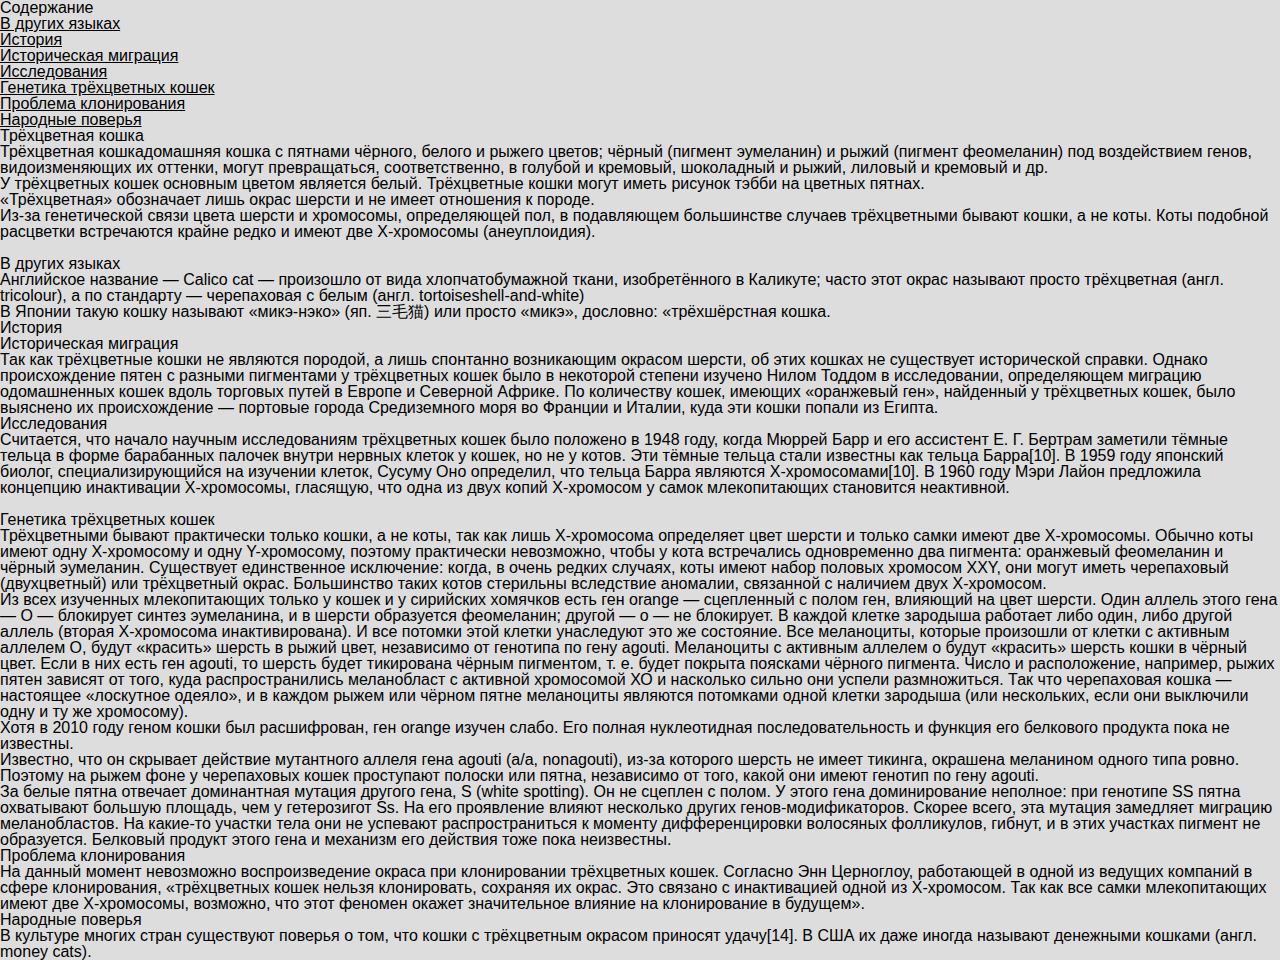
==== cats.html @ 895f006c "Add files via upload" ====
<!DOCTYPE html>
<html lang="en" dir="ltr">
  <head>
    <meta charset="utf-8">
    <title>Трёхцветная кошка</title>
    <link rel="stylesheet" href="stylesheets/style.css">
  </head>
  <body>
    <ul>
        <li>Содержание</li>
        <li><a href="#s1">В других языках</a></li>
        <li><a href="#s2">История</a></li>
          <ul>
            <li><a href="#s2s1">Историческая миграция</a></li>
            <li><a href="#s2s2">Исследования</a></li>
          </ul>
        <li><a href="#s3">Генетика трёхцветных кошек</a></li>
          <ul>
            <li><a href="#s3s1">Проблема клонирования</a></li>
          </ul>
        <li><a href="#s4">Народные поверья</a></li>
    </ul>
      <h1>Трёхцветная кошка</h1>
      <p><strong>Трёхцветная кошка</strong>домашняя кошка с пятнами чёрного, белого и рыжего цветов; чёрный (пигмент эумеланин) и рыжий (пигмент феомеланин) под воздействием генов, видоизменяющих их оттенки, могут превращаться, соответственно, в голубой и кремовый, шоколадный и рыжий, лиловый и кремовый и др.</p>
      <p>У трёхцветных кошек основным цветом является белый. Трёхцветные кошки могут иметь рисунок тэбби на цветных пятнах.</p>
      <p>«Трёхцветная» обозначает лишь окрас шерсти и не имеет отношения к породе.</p>
      <p>Из-за генетической связи цвета шерсти и хромосомы, определяющей пол, в подавляющем большинстве случаев трёхцветными бывают кошки, а не коты. Коты подобной расцветки встречаются крайне редко и имеют две X-хромосомы (анеуплоидия).</p>
      <img src="images/cat1.jpg" alt="">

      <h2 id="s1">В других языках</h2>
      <p>Английское название — Calico cat — произошло от вида хлопчатобумажной ткани, изобретённого в Каликуте; часто этот окрас называют просто трёхцветная (англ. tricolour), а по стандарту — черепаховая с белым (англ. tortoiseshell-and-white)</p>
      <p>В Японии такую кошку называют «микэ-нэко» (яп. 三毛猫) или просто «микэ», дословно: «трёхшёрстная кошка.</p>

      <h2 id="s2">История</h2>
      <h3 id="s2s1">Историческая миграция</h3>
      <p>Так как трёхцветные кошки не являются породой, а лишь спонтанно возникающим окрасом шерсти, об этих кошках не существует исторической справки. Однако происхождение пятен с разными пигментами у трёхцветных кошек было в некоторой степени изучено Нилом Тоддом в исследовании, определяющем миграцию одомашненных кошек вдоль торговых путей в Европе и Северной Африке. По количеству кошек, имеющих «оранжевый ген», найденный у трёхцветных кошек, было выяснено их происхождение — портовые города Средиземного моря во Франции и Италии, куда эти кошки попали из Египта.</p>

      <h3 id="s2s2">Исследования</h3>
      <p>Считается, что начало научным исследованиям трёхцветных кошек было положено в 1948 году, когда Мюррей Барр и его ассистент Е. Г. Бертрам заметили тёмные тельца в форме барабанных палочек внутри нервных клеток у кошек, но не у котов. Эти тёмные тельца стали известны как тельца Барра[10]. В 1959 году японский биолог, специализирующийся на изучении клеток, Сусуму Оно определил, что тельца Барра являются X-хромосомами[10]. В 1960 году Мэри Лайон предложила концепцию инактивации Х-хромосомы, гласящую, что одна из двух копий Х-хромосом у самок млекопитающих становится неактивной.</p>
      <img src="images/cat2.jpg" alt="">

      <h2 id="s3">Генетика трёхцветных кошек</h2>
      <p>Трёхцветными бывают практически только кошки, а не коты, так как лишь X-хромосома определяет цвет шерсти и только самки имеют две X-хромосомы. Обычно коты имеют одну X-хромосому и одну Y-хромосому, поэтому практически невозможно, чтобы у кота встречались одновременно два пигмента: оранжевый феомеланин и чёрный эумеланин. Существует единственное исключение: когда, в очень редких случаях, коты имеют набор половых хромосом XXY, они могут иметь черепаховый (двухцветный) или трёхцветный окрас. Большинство таких котов стерильны вследствие аномалии, связанной с наличием двух X-хромосом.</p>
      <p>Из всех изученных млекопитающих только у кошек и у сирийских хомячков есть ген <strong>orange</strong> — сцепленный с полом ген, влияющий на цвет шерсти. Один аллель этого гена — О — блокирует синтез эумеланина, и в шерсти образуется феомеланин; другой — о — не блокирует. В каждой клетке зародыша работает либо один, либо другой аллель (вторая Х-хромосома инактивирована). И все потомки этой клетки унаследуют это же состояние. Все меланоциты, которые произошли от клетки с активным аллелем О, будут «красить» шерсть в рыжий цвет, независимо от генотипа по гену agouti. Меланоциты с активным аллелем о будут «красить» шерсть кошки в чёрный цвет. Если в них есть ген agouti, то шерсть будет тикирована чёрным пигментом, т. е. будет покрыта поясками чёрного пигмента. Число и расположение, например, рыжих пятен зависят от того, куда распространились меланобласт с активной хромосомой ХО и насколько сильно они успели размножиться. Так что черепаховая кошка — настоящее «лоскутное одеяло», и в каждом рыжем или чёрном пятне меланоциты являются потомками одной клетки зародыша (или нескольких, если они выключили одну и ту же хромосому).</p>
      <p>Хотя в 2010 году геном кошки был расшифрован, ген <strong>orange</strong> изучен слабо. Его полная нуклеотидная последовательность и функция его белкового продукта пока не известны.</p>
      <p>Известно, что он скрывает действие мутантного аллеля гена agouti (а/a, nonagouti), из-за которого шерсть не имеет тикинга, окрашена меланином одного типа ровно. Поэтому на рыжем фоне у черепаховых кошек проступают полоски или пятна, независимо от того, какой они имеют генотип по гену agouti.</p>
      <p>За белые пятна отвечает доминантная мутация другого гена, S (white spotting). Он не сцеплен с полом. У этого гена доминирование неполное: при генотипе SS пятна охватывают большую площадь, чем у гетерозигот Ss. На его проявление влияют несколько других генов-модификаторов. Скорее всего, эта мутация замедляет миграцию меланобластов. На какие-то участки тела они не успевают распространиться к моменту дифференцировки волосяных фолликулов, гибнут, и в этих участках пигмент не образуется. Белковый продукт этого гена и механизм его действия тоже пока неизвестны.</p>

      <h3 id="s3s1">Проблема клонирования</h3>
      <p>На данный момент невозможно воспроизведение окраса при клонировании трёхцветных кошек. Согласно Энн Церноглоу, работающей в одной из ведущих компаний в сфере клонирования, «трёхцветных кошек нельзя клонировать, сохраняя их окрас. Это связано с инактивацией одной из X-хромосом. Так как все самки млекопитающих имеют две X-хромосомы, возможно, что этот феномен окажет значительное влияние на клонирование в будущем».</p>

      <h2 id="s4">Народные поверья</h2>
      В культуре многих стран существуют поверья о том, что кошки с трёхцветным окрасом приносят удачу[14]. В США их даже иногда называют денежными кошками (англ. money cats).

  </body>
</html>
---- stylesheets/style.css ----
@import 'reset.css';
@import url('https://fonts.googleapis.com/css2?family=IBM+Plex+Sans:wgth@600&display=swap');
@import url('https://fonts.googleapis.com/css2?family=PT+Sans+Caption&display=swap');
@import 'layout.css';
@import "content.css";
@import 'sidebar.css';
@import 'index.css';
@import 'responsive.css';
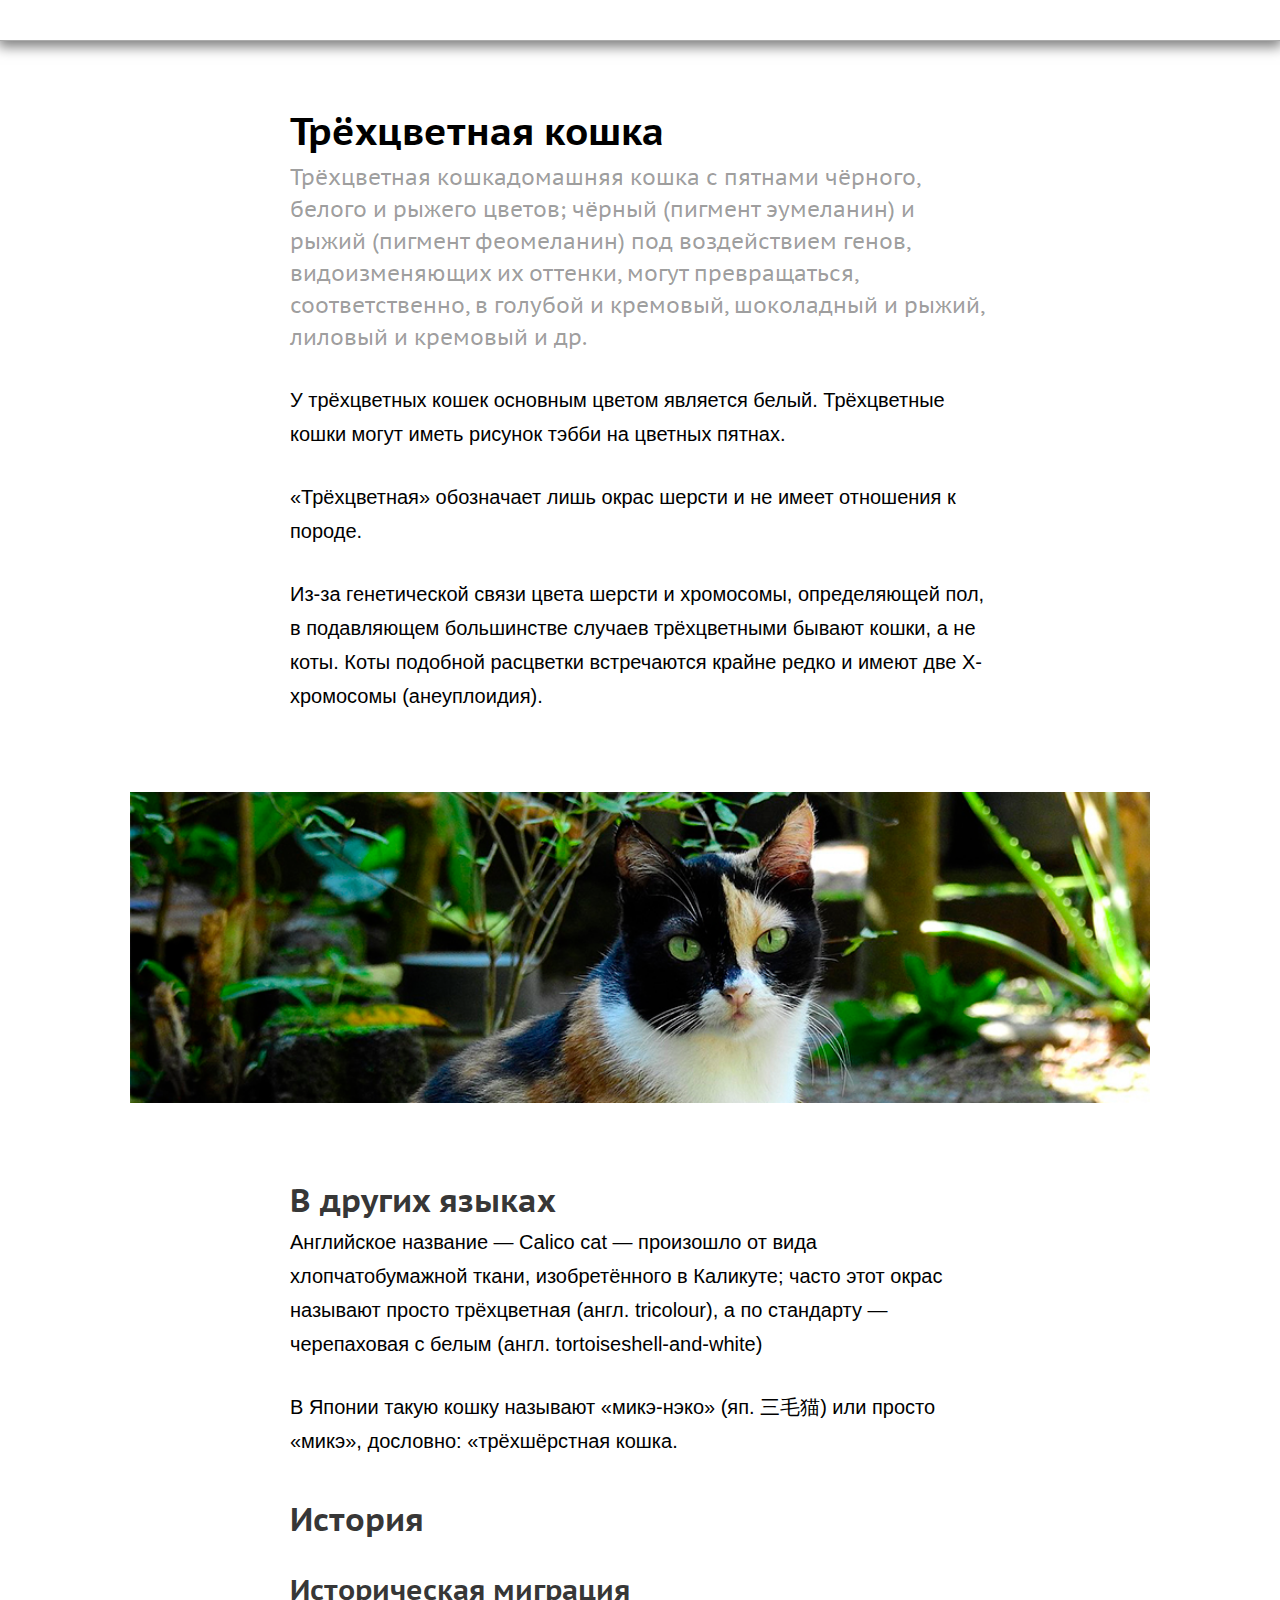
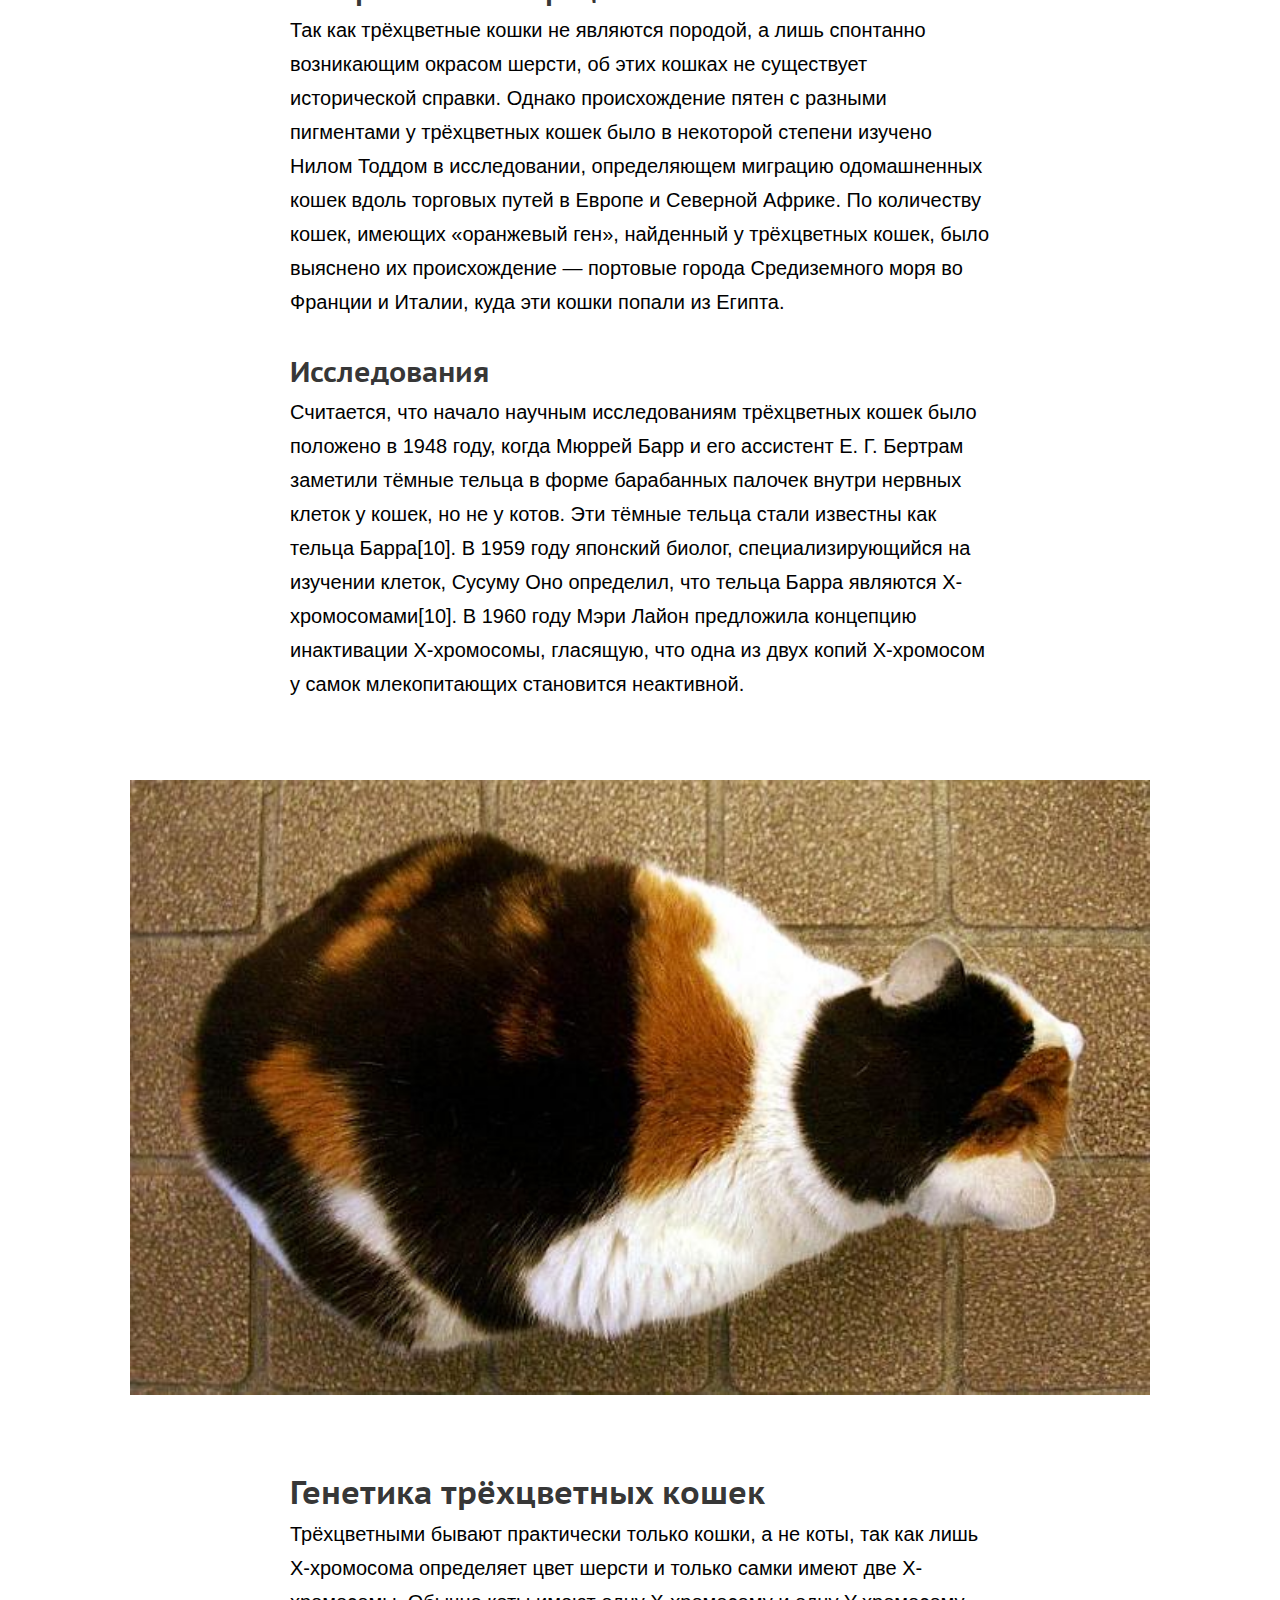
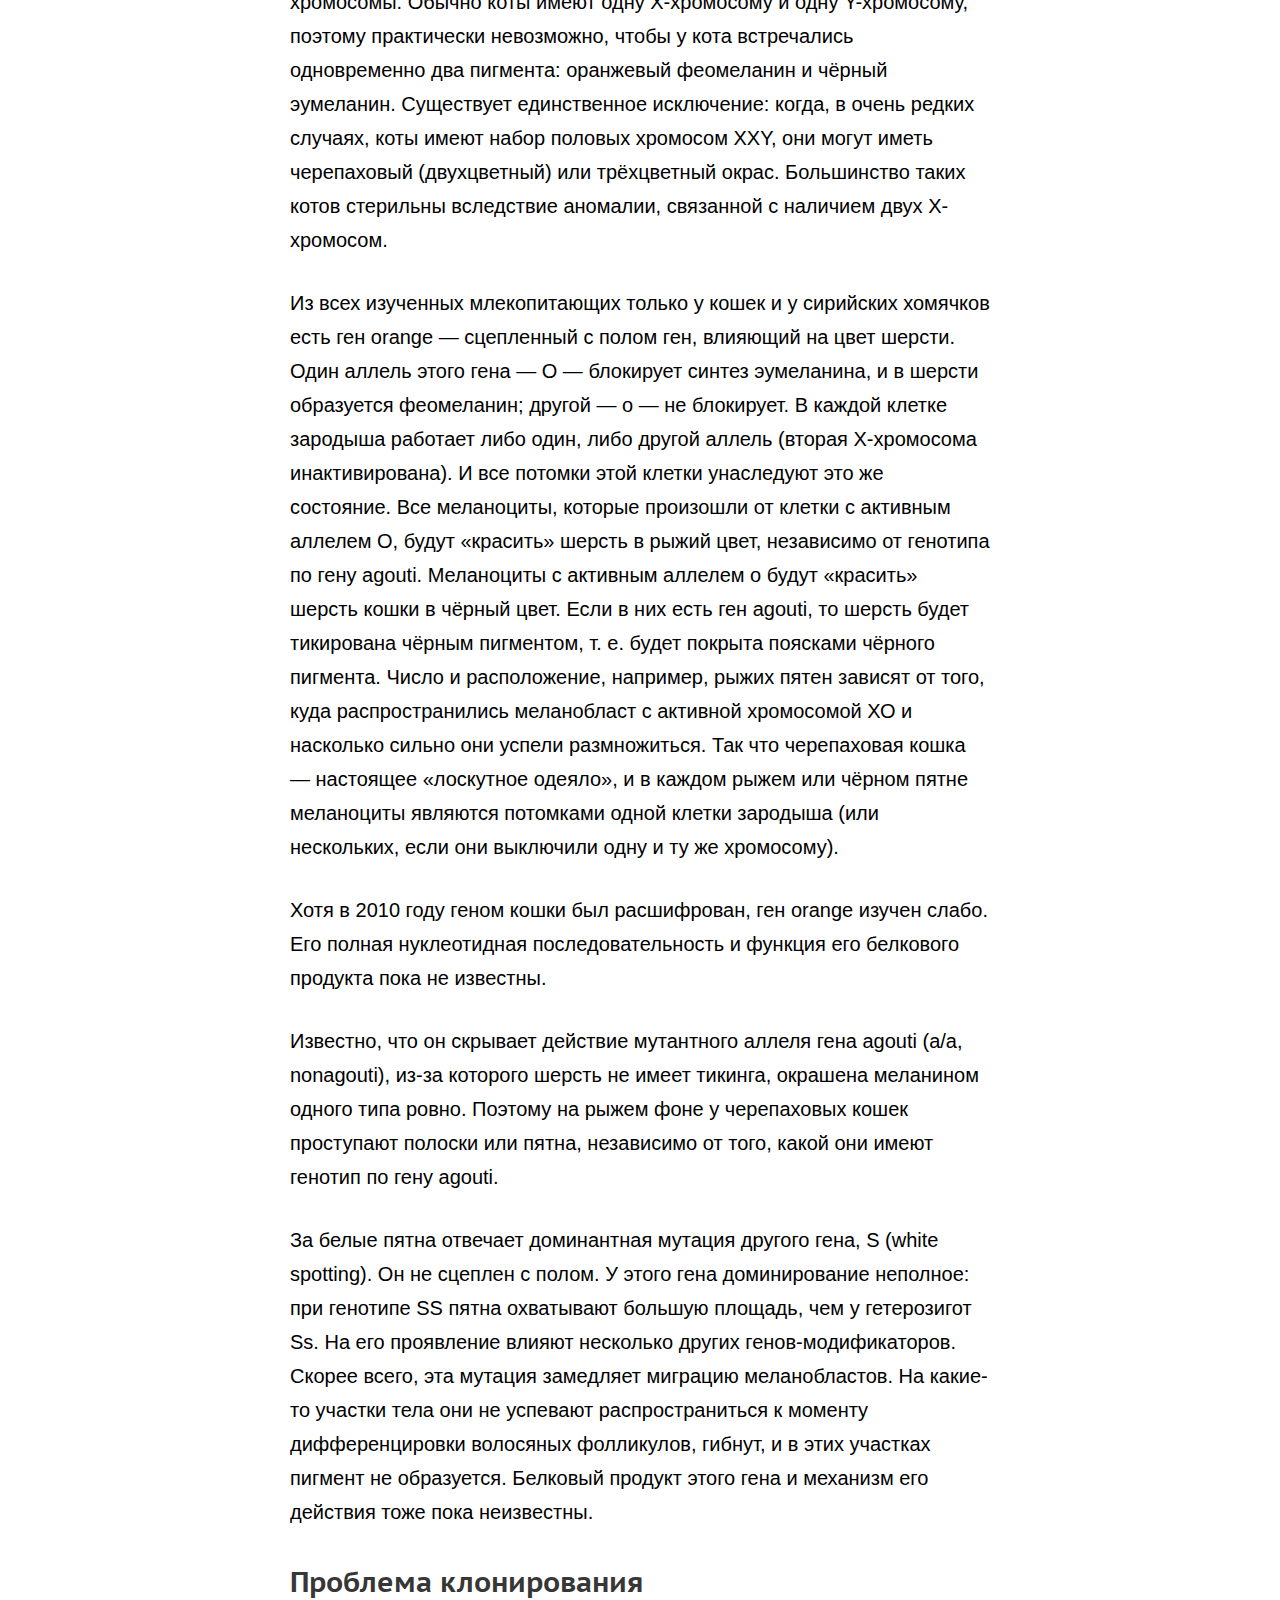
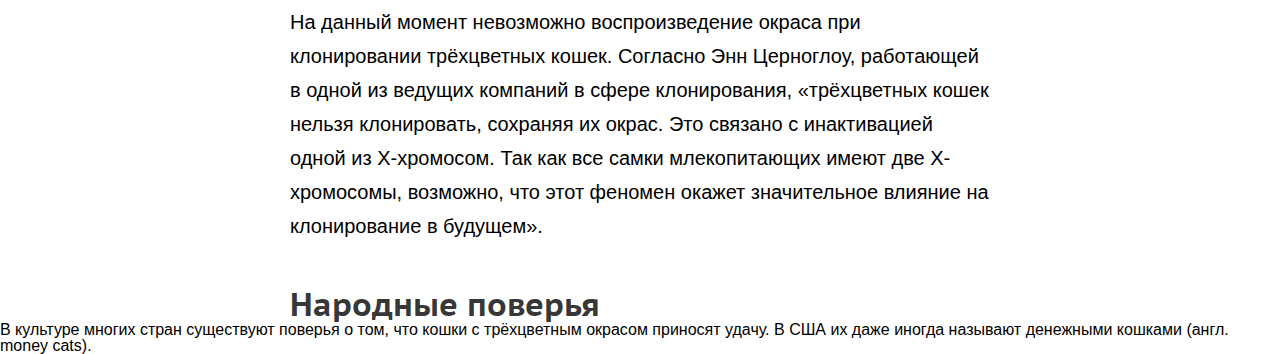
==== commit a370338e: "Add files via upload" ====
--- a/cats.html
+++ b/cats.html
@@ -2,11 +2,22 @@
 <html lang="en" dir="ltr">
   <head>
     <meta charset="utf-8">
+    <link rel="stylesheet" href="stylesheets/style.css">
+    <link rel="shortcut icon" href="images/favicon1.png">
     <title>Трёхцветная кошка</title>
-    <link rel="stylesheet" href="stylesheets/style.css">
   </head>
   <body>
-    <ul>
+    <style media="screen">
+    body {
+      background: white;
+      scroll-behavior: smooth;
+    }
+    </style>
+      <div class="menubar">
+      <!-- <a href="about.html">О проекте</a> -->
+      </div>
+    <nav class="sidebar">
+      <ul>
         <li>Содержание</li>
         <li><a href="#s1">В других языках</a></li>
         <li><a href="#s2">История</a></li>
@@ -19,7 +30,9 @@
             <li><a href="#s3s1">Проблема клонирования</a></li>
           </ul>
         <li><a href="#s4">Народные поверья</a></li>
+      </nav>
     </ul>
+     <article>
       <h1>Трёхцветная кошка</h1>
       <p><strong>Трёхцветная кошка</strong>домашняя кошка с пятнами чёрного, белого и рыжего цветов; чёрный (пигмент эумеланин) и рыжий (пигмент феомеланин) под воздействием генов, видоизменяющих их оттенки, могут превращаться, соответственно, в голубой и кремовый, шоколадный и рыжий, лиловый и кремовый и др.</p>
       <p>У трёхцветных кошек основным цветом является белый. Трёхцветные кошки могут иметь рисунок тэбби на цветных пятнах.</p>
@@ -50,7 +63,7 @@
       <p>На данный момент невозможно воспроизведение окраса при клонировании трёхцветных кошек. Согласно Энн Церноглоу, работающей в одной из ведущих компаний в сфере клонирования, «трёхцветных кошек нельзя клонировать, сохраняя их окрас. Это связано с инактивацией одной из X-хромосом. Так как все самки млекопитающих имеют две X-хромосомы, возможно, что этот феномен окажет значительное влияние на клонирование в будущем».</p>
 
       <h2 id="s4">Народные поверья</h2>
-      В культуре многих стран существуют поверья о том, что кошки с трёхцветным окрасом приносят удачу[14]. В США их даже иногда называют денежными кошками (англ. money cats).
-
+      В культуре многих стран существуют поверья о том, что кошки с трёхцветным окрасом приносят удачу. В США их даже иногда называют денежными кошками (англ. money cats).
+      </article>
   </body>
 </html>
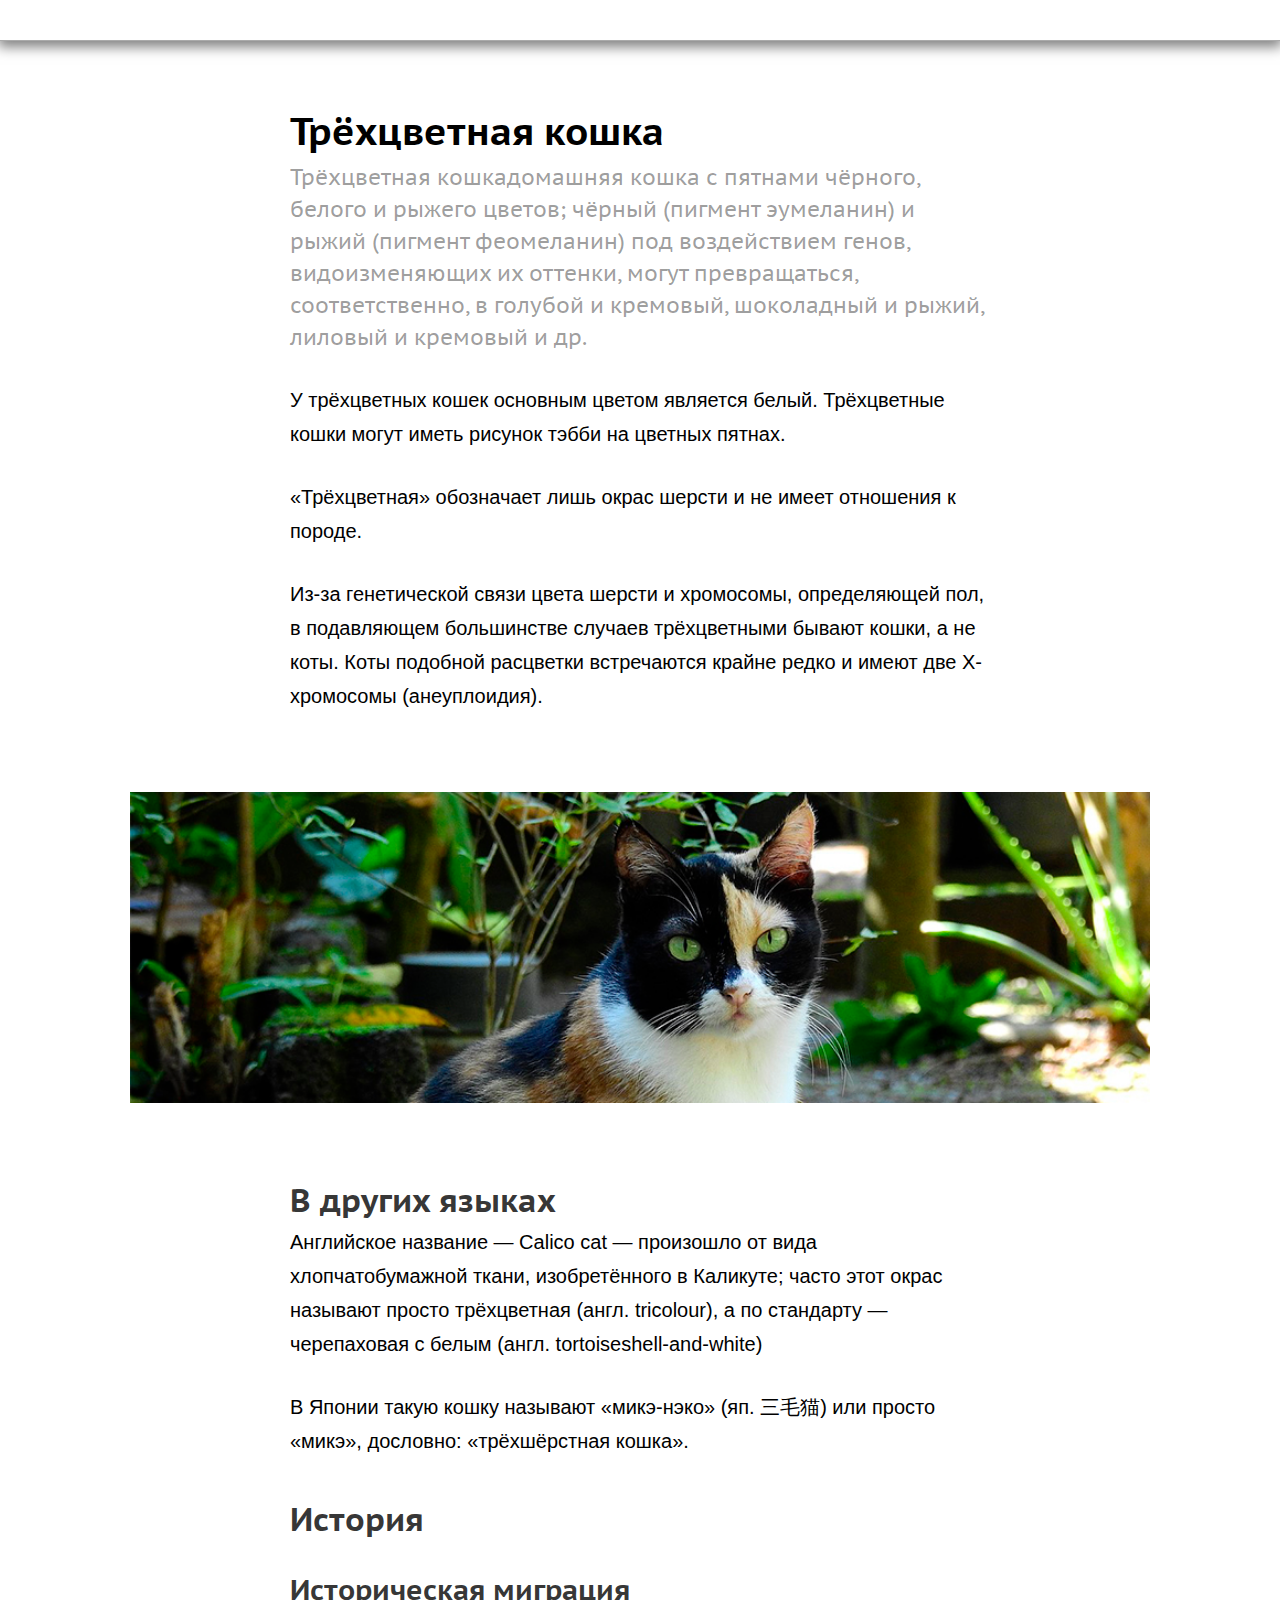
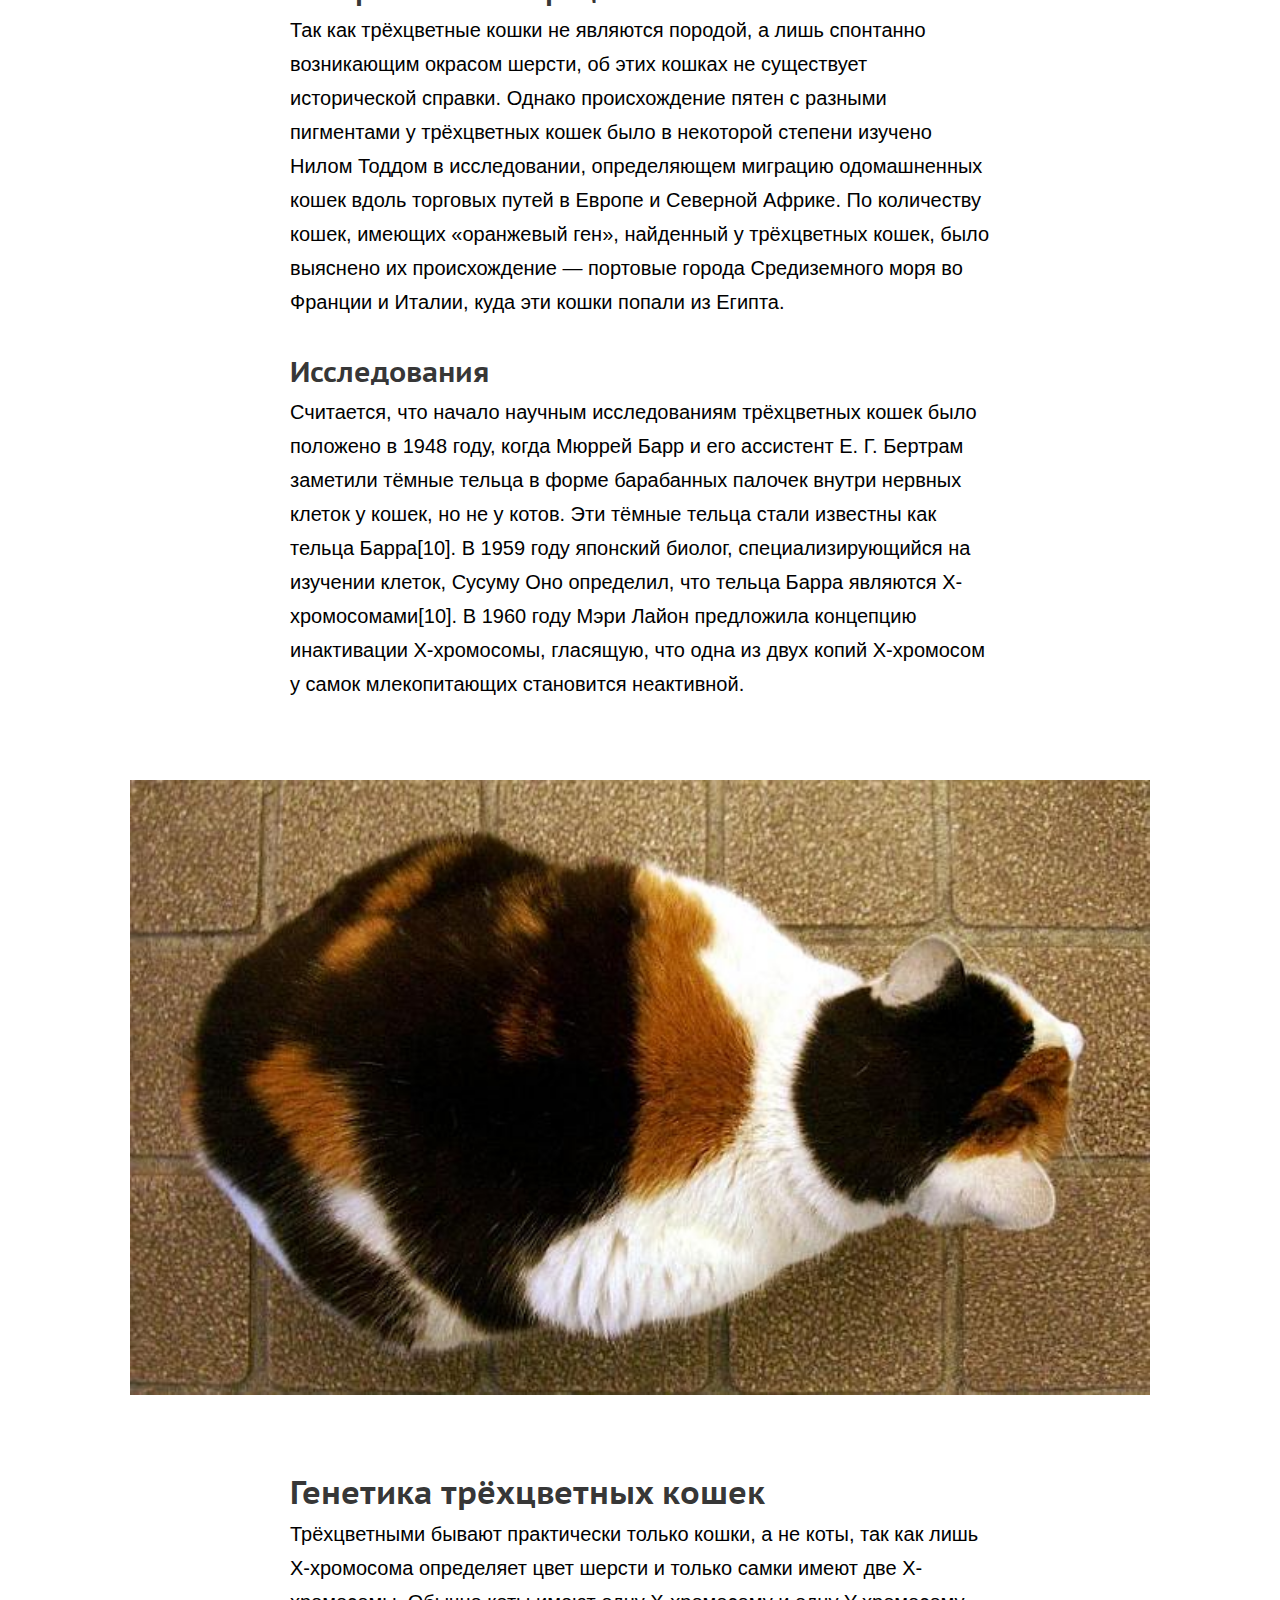
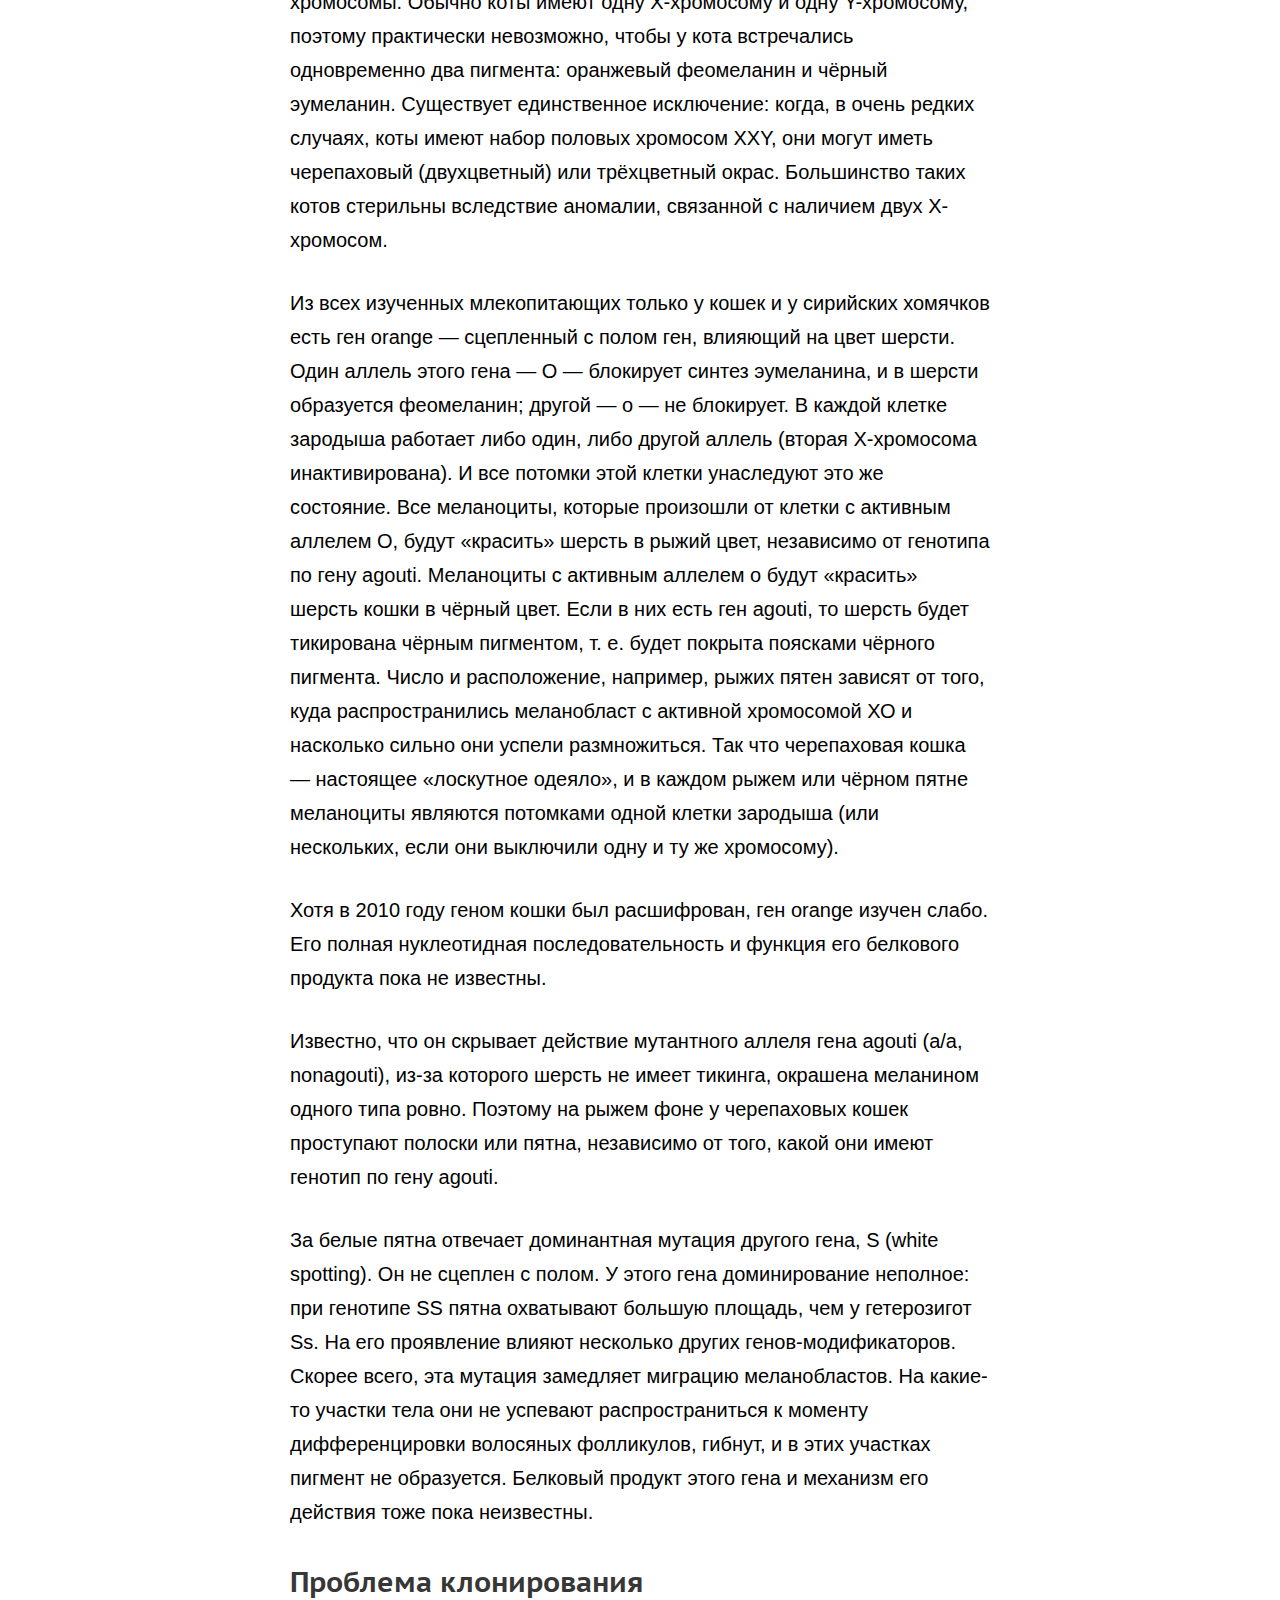
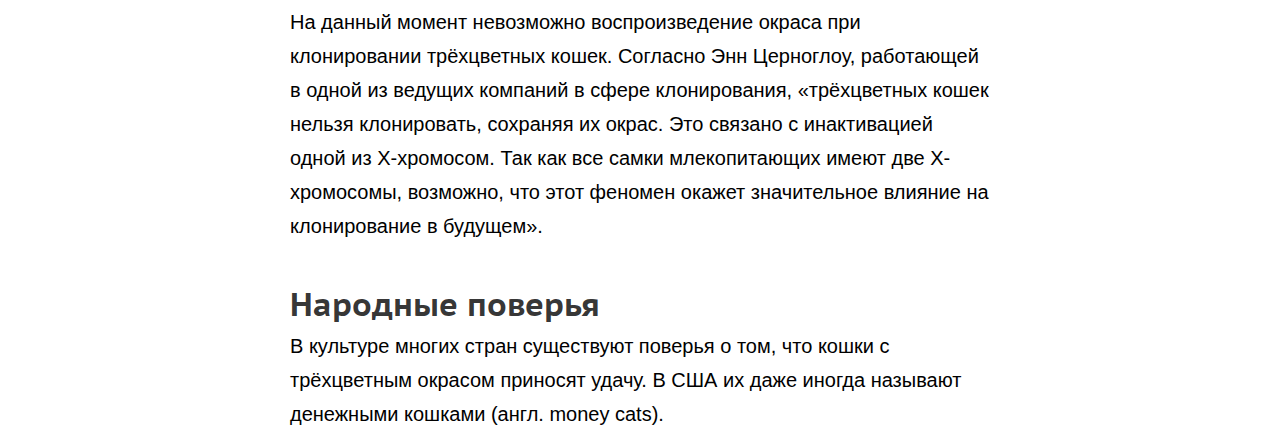
==== commit ec65f393: "Add files via upload" ====
--- a/cats.html
+++ b/cats.html
@@ -42,7 +42,7 @@
 
       <h2 id="s1">В других языках</h2>
       <p>Английское название — Calico cat — произошло от вида хлопчатобумажной ткани, изобретённого в Каликуте; часто этот окрас называют просто трёхцветная (англ. tricolour), а по стандарту — черепаховая с белым (англ. tortoiseshell-and-white)</p>
-      <p>В Японии такую кошку называют «микэ-нэко» (яп. 三毛猫) или просто «микэ», дословно: «трёхшёрстная кошка.</p>
+      <p>В Японии такую кошку называют «микэ-нэко» (яп. 三毛猫) или просто «микэ», дословно: «трёхшёрстная кошка».</p>
 
       <h2 id="s2">История</h2>
       <h3 id="s2s1">Историческая миграция</h3>
@@ -63,7 +63,7 @@
       <p>На данный момент невозможно воспроизведение окраса при клонировании трёхцветных кошек. Согласно Энн Церноглоу, работающей в одной из ведущих компаний в сфере клонирования, «трёхцветных кошек нельзя клонировать, сохраняя их окрас. Это связано с инактивацией одной из X-хромосом. Так как все самки млекопитающих имеют две X-хромосомы, возможно, что этот феномен окажет значительное влияние на клонирование в будущем».</p>
 
       <h2 id="s4">Народные поверья</h2>
-      В культуре многих стран существуют поверья о том, что кошки с трёхцветным окрасом приносят удачу. В США их даже иногда называют денежными кошками (англ. money cats).
+        <p>В культуре многих стран существуют поверья о том, что кошки с трёхцветным окрасом приносят удачу. В США их даже иногда называют денежными кошками (англ. money cats).</p>
       </article>
   </body>
 </html>
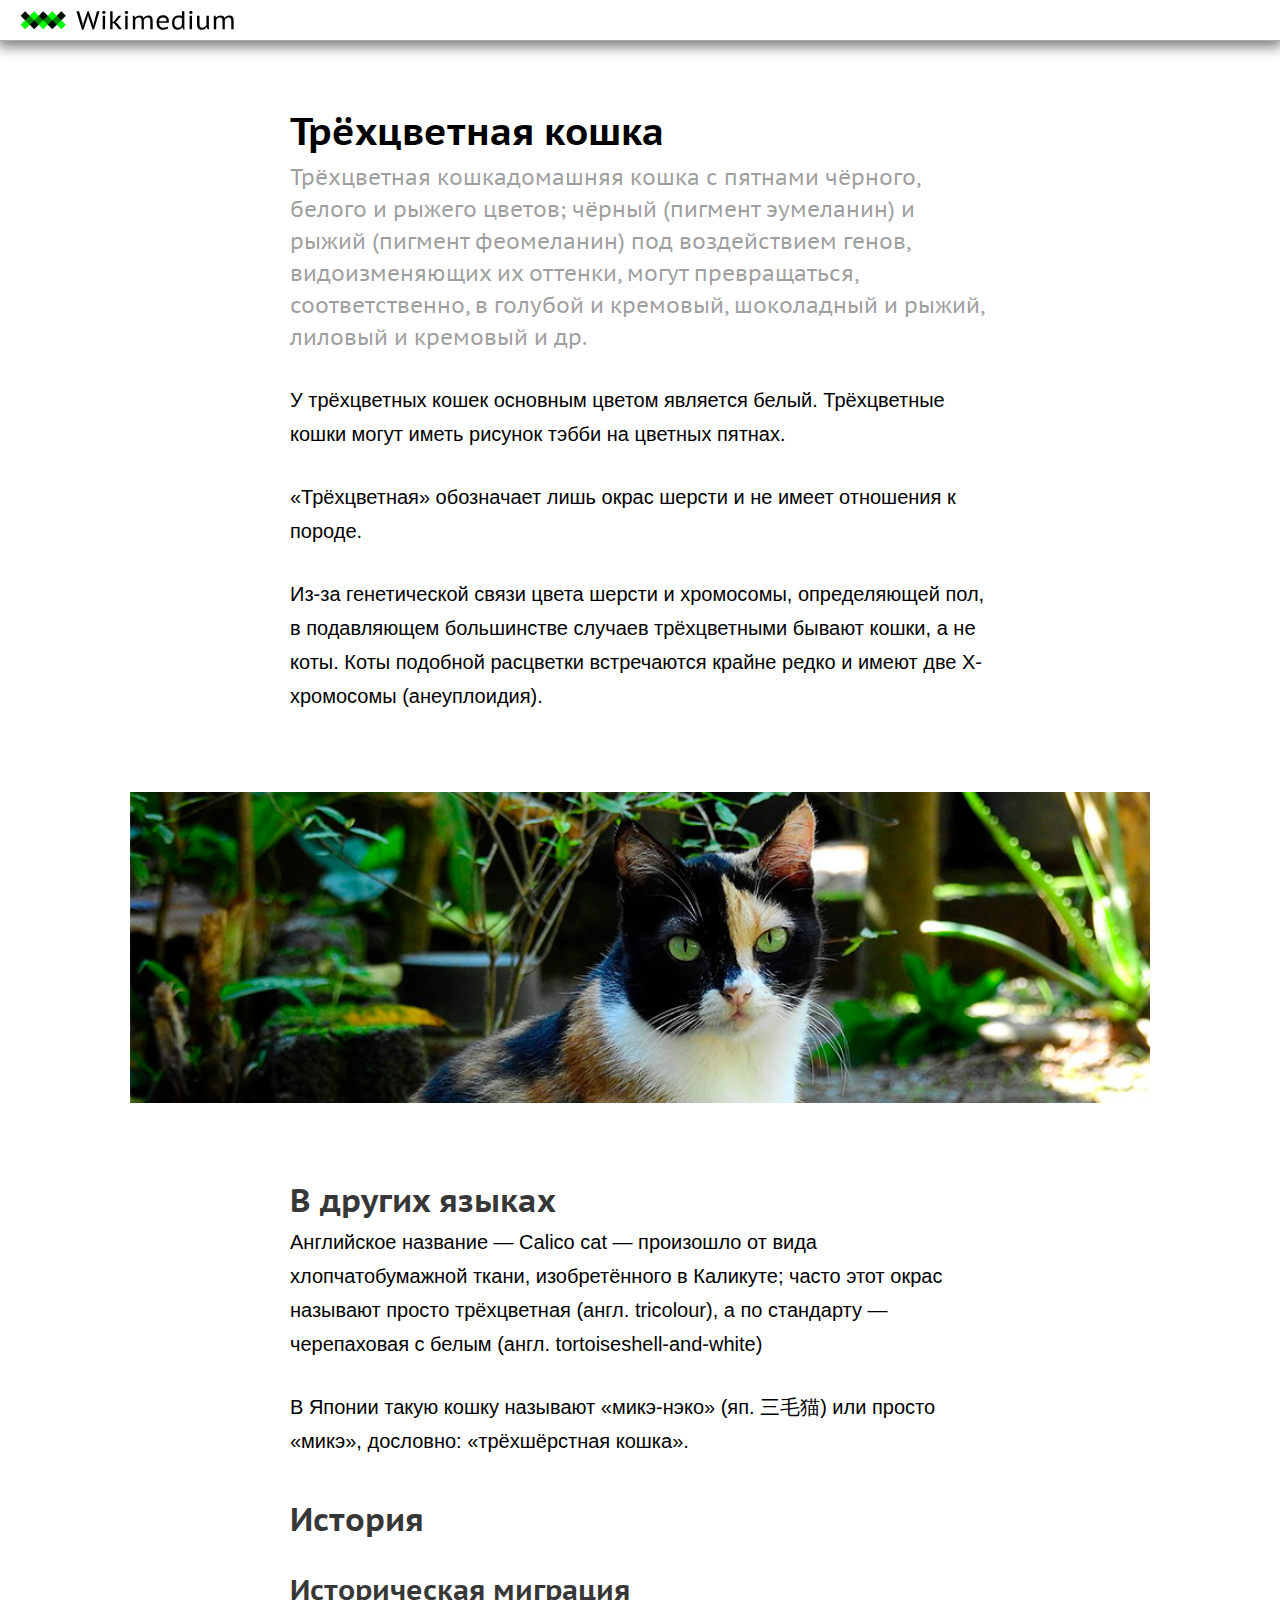
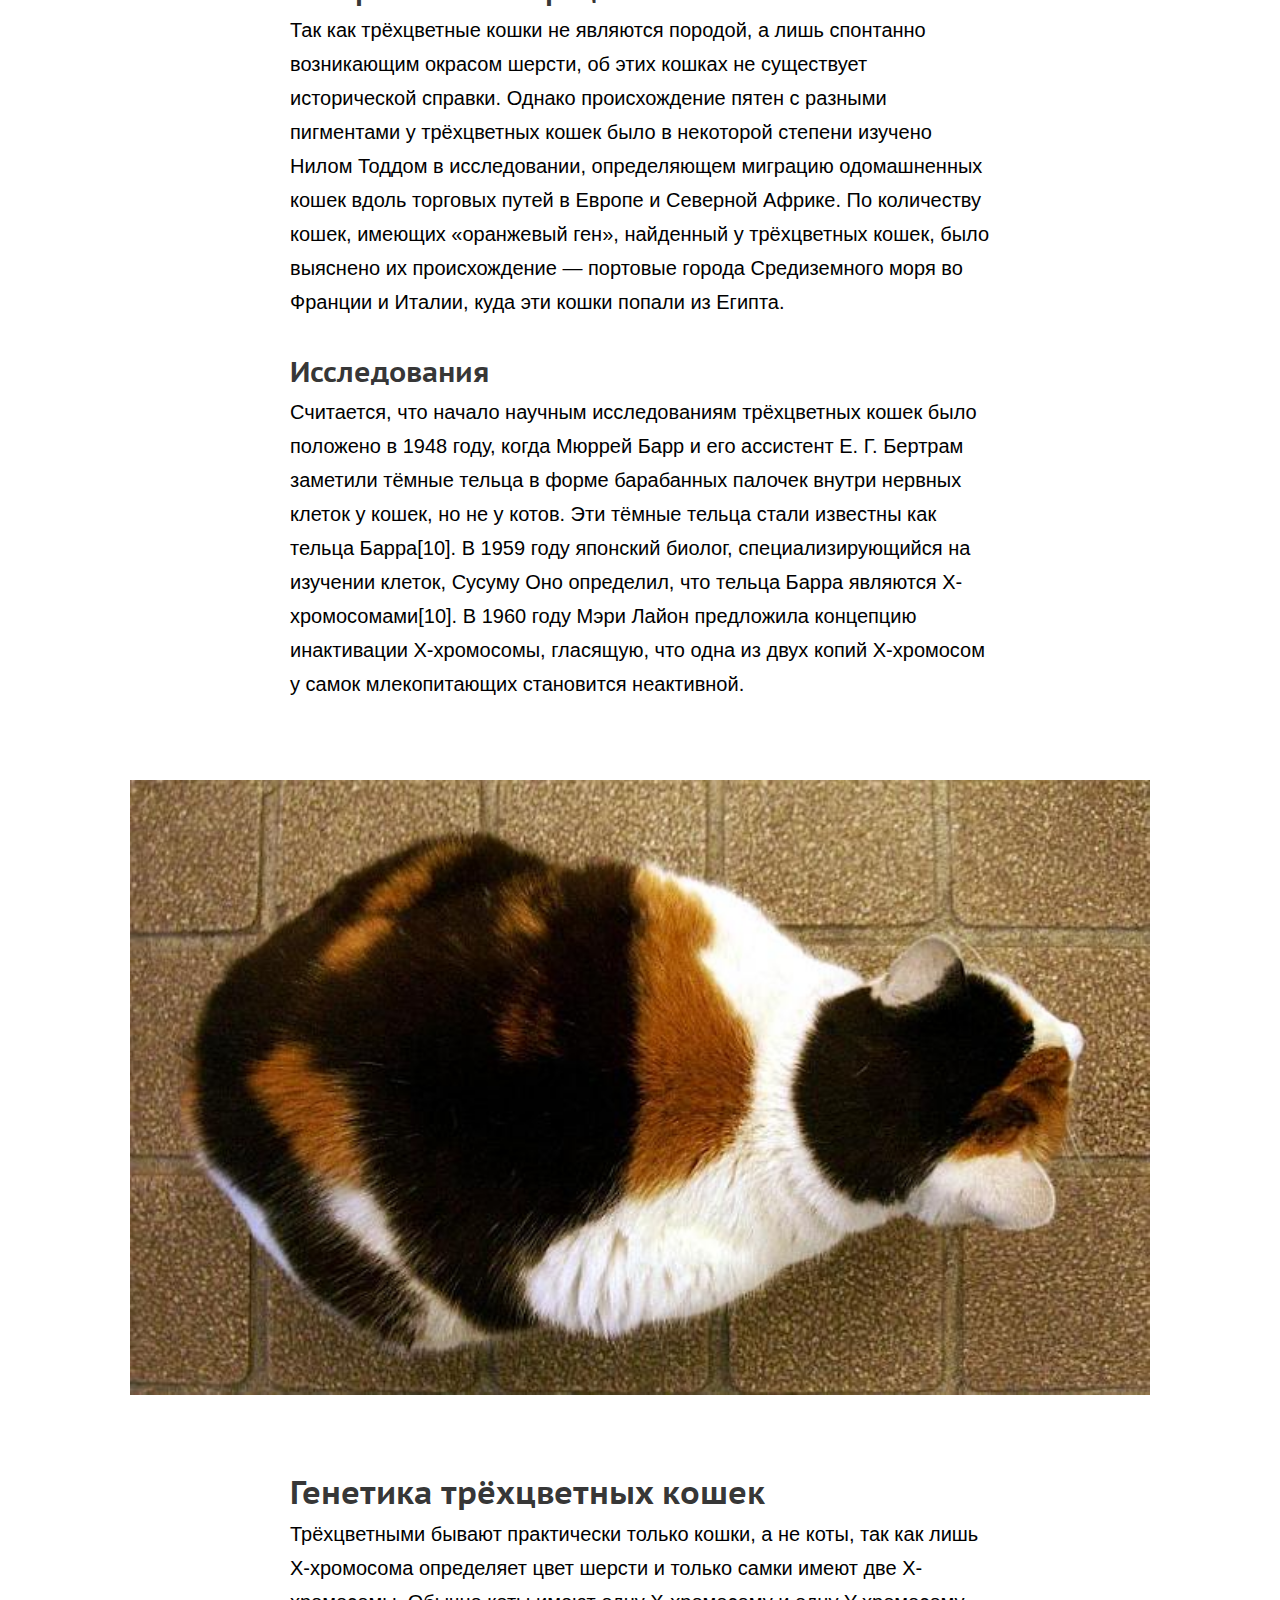
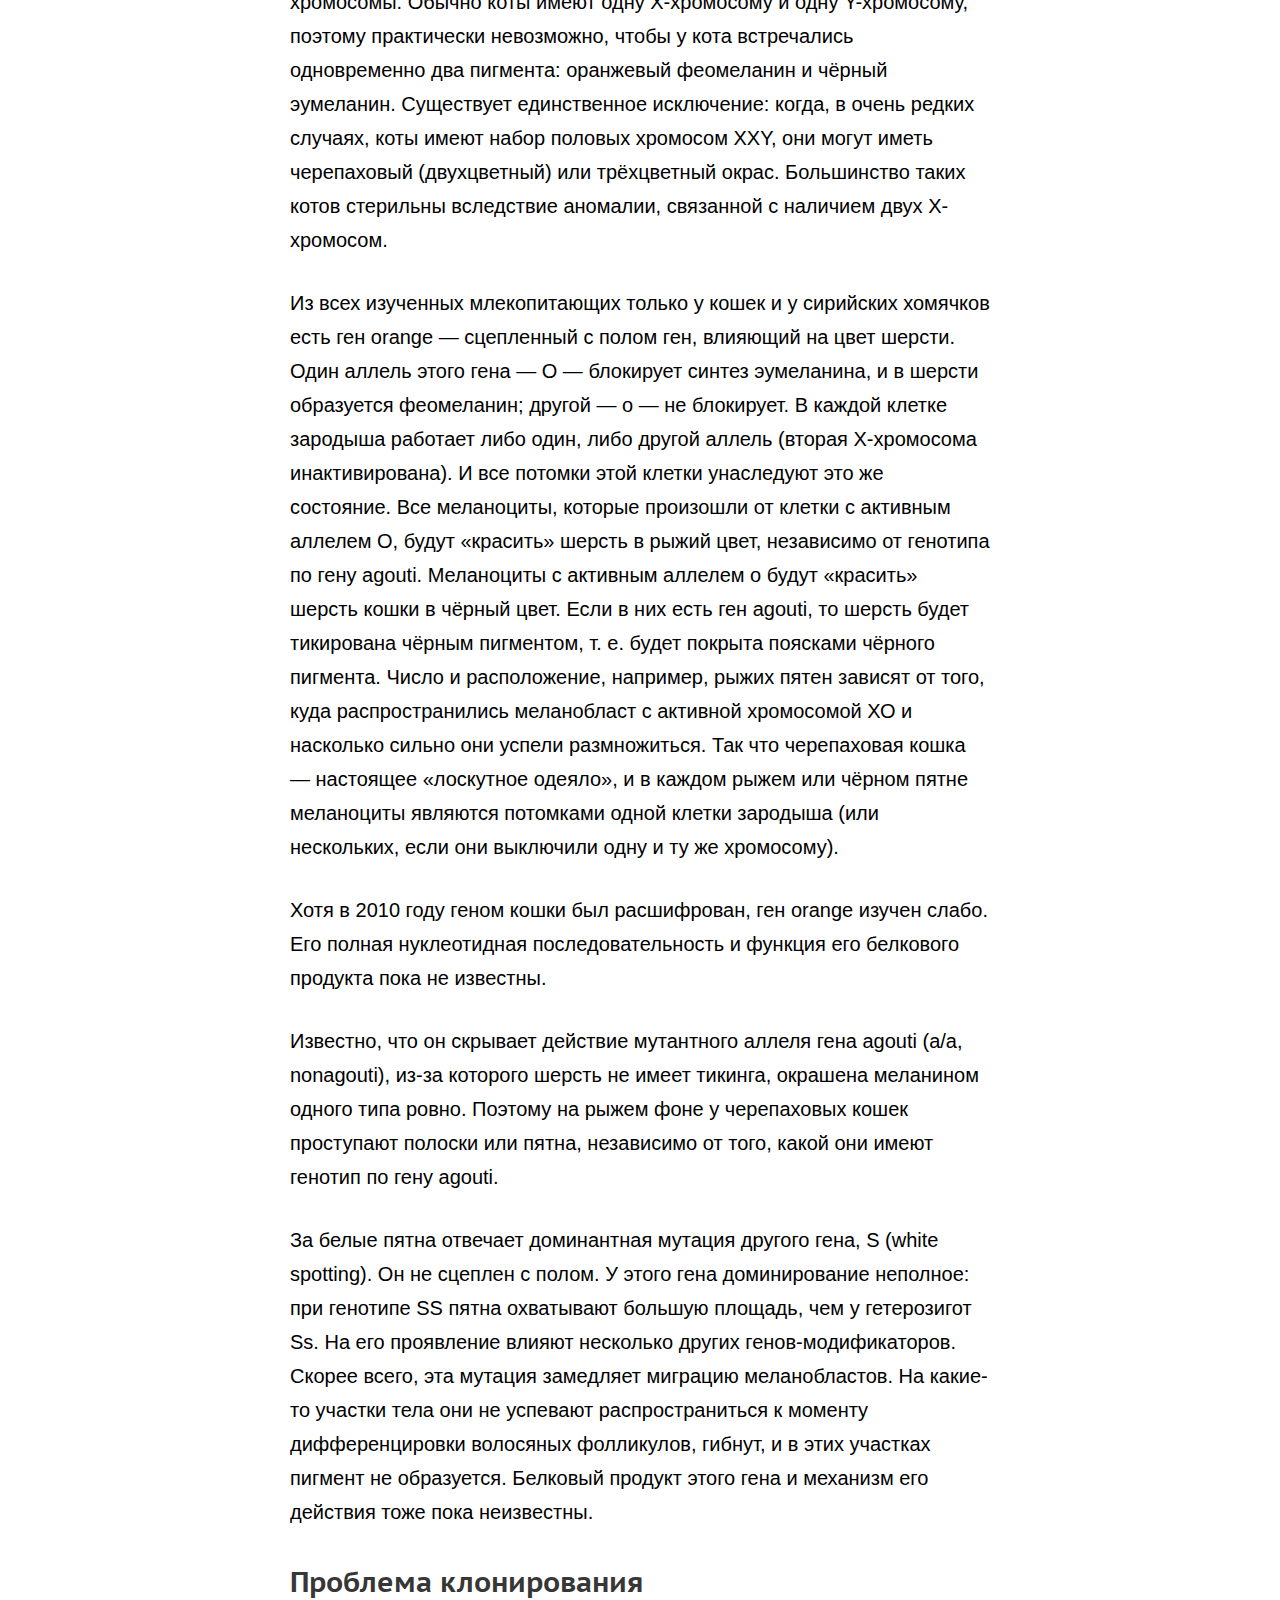
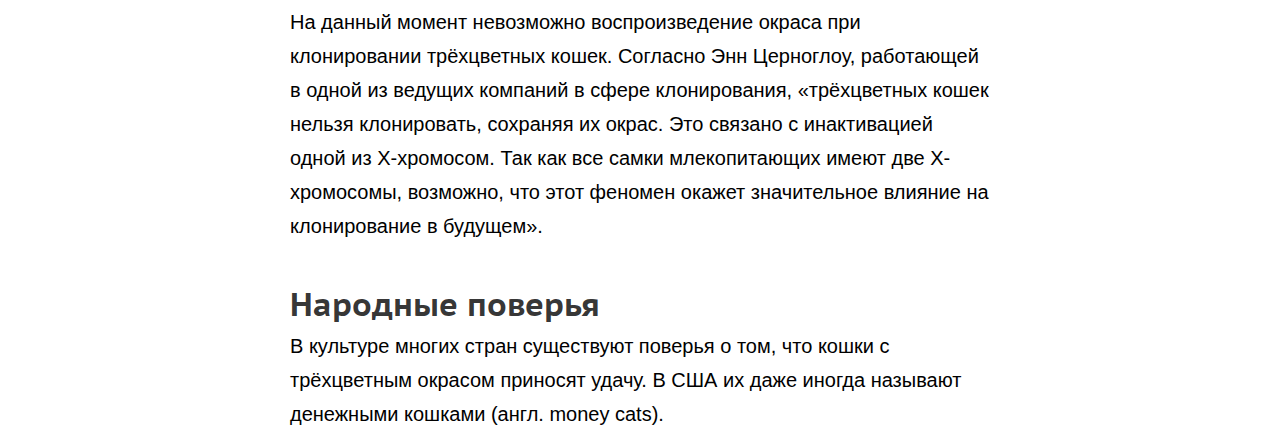
==== commit 8ce4453a: "Add files via upload" ====
--- a/cats.html
+++ b/cats.html
@@ -14,6 +14,8 @@
     }
     </style>
       <div class="menubar">
+        <a href="index.html"><img src="images/logo.svg" alt=""></a>
+        <link rel="icon" type="image/png" href="images/favicon.png" />
       <!-- <a href="about.html">О проекте</a> -->
       </div>
     <nav class="sidebar">
